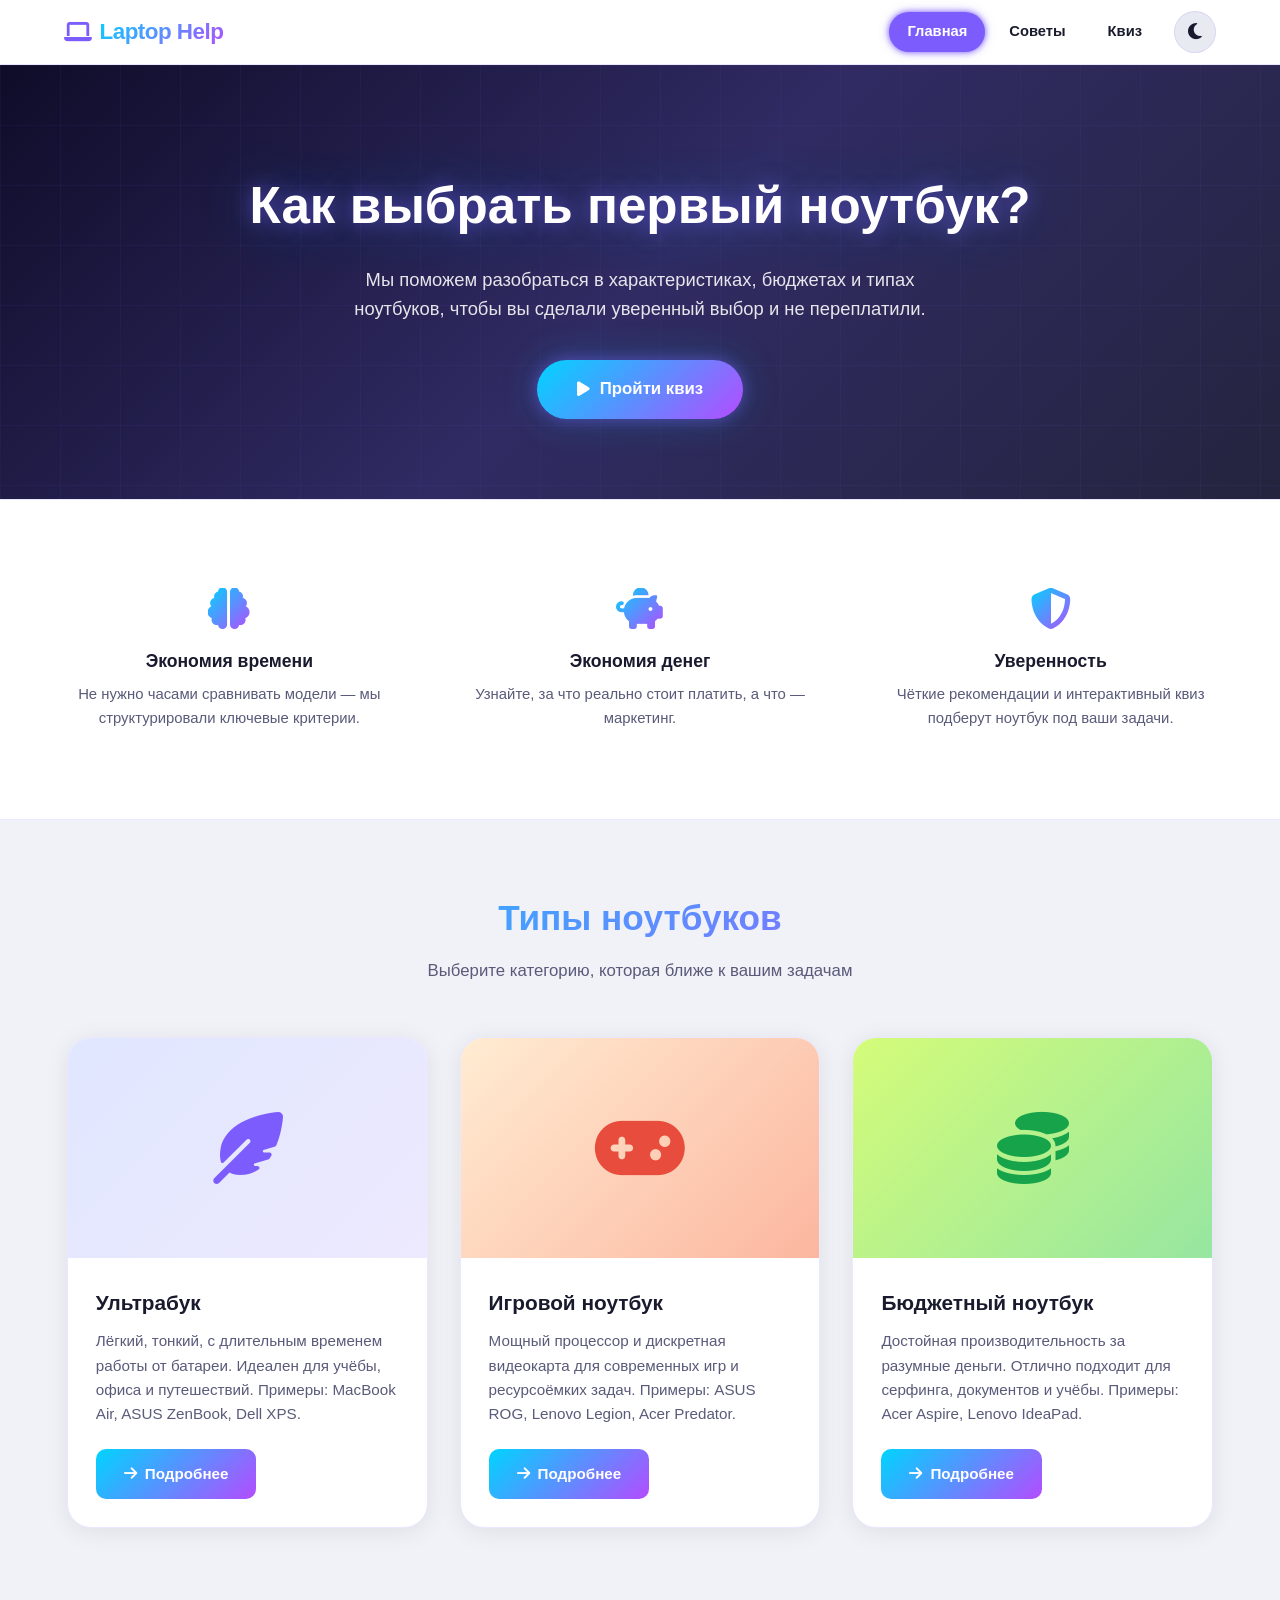
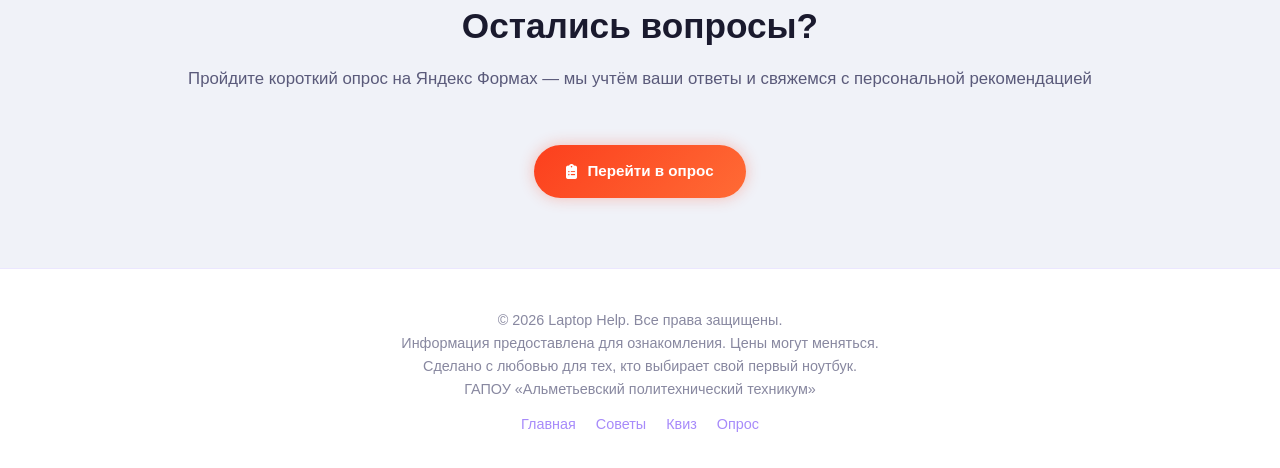
==== index.html @ 147ae1a0 "Первая выгрузка" ====
<!DOCTYPE html>
<html lang="ru">
<head>
  <meta charset="UTF-8">
  <meta name="viewport" content="width=device-width, initial-scale=1.0">
  <title>Выбор первого ноутбука — Главная</title>
  <link rel="stylesheet" href="https://cdnjs.cloudflare.com/ajax/libs/font-awesome/6.5.0/css/all.min.css">
  <link rel="stylesheet" href="style.css">
</head>
<body>

  <!-- ===== HEADER ===== -->
  <header class="site-header">
    <div class="nav-inner">
      <a href="index.html" class="logo">
        <i class="fas fa-laptop neon-pulse"></i>
        <span class="logo-text">Laptop Help</span>
      </a>
      <button class="hamburger" aria-label="Меню">
        <i class="fas fa-bars"></i>
      </button>
      <div class="site-nav">
        <a href="index.html" class="active">Главная</a>
        <a href="tips.html">Советы</a>
        <a href="quiz.html">Квиз</a>
        <button class="theme-toggle" aria-label="Сменить тему">
          <i class="fas fa-moon"></i>
        </button>
      </div>
    </div>
  </header>

  <!-- ===== HERO ===== -->
  <section class="hero">
    <h1>Как выбрать первый ноутбук?</h1>
    <p>Мы поможем разобраться в характеристиках, бюджетах и типах ноутбуков, чтобы вы сделали уверенный выбор и не переплатили.</p>
    <a href="quiz.html" class="hero-btn">
      <i class="fas fa-play"></i> Пройти квиз
    </a>
  </section>

  <!-- ===== WHY ===== -->
  <section class="why-section">
    <div class="why-grid">
      <div class="why-item">
        <i class="fas fa-brain"></i>
        <h4>Экономия времени</h4>
        <p>Не нужно часами сравнивать модели — мы структурировали ключевые критерии.</p>
      </div>
      <div class="why-item">
        <i class="fas fa-piggy-bank"></i>
        <h4>Экономия денег</h4>
        <p>Узнайте, за что реально стоит платить, а что — маркетинг.</p>
      </div>
      <div class="why-item">
        <i class="fas fa-shield-halved"></i>
        <h4>Уверенность</h4>
        <p>Чёткие рекомендации и интерактивный квиз подберут ноутбук под ваши задачи.</p>
      </div>
    </div>
  </section>

  <!-- ===== CARDS ===== -->
  <section class="section">
    <h2 class="section-title neon-title">Типы ноутбуков</h2>
    <p class="section-subtitle">Выберите категорию, которая ближе к вашим задачам</p>
    <div class="cards">

      <!-- Card 1 — Ультрабук -->
      <div class="card">
        <div class="card-img ultrabook">
          <i class="fas fa-feather-pointed"></i>
        </div>
        <div class="card-body">
          <h3>Ультрабук</h3>
          <p>Лёгкий, тонкий, с длительным временем работы от батареи. Идеален для учёбы, офиса и путешествий. Примеры: MacBook Air, ASUS ZenBook, Dell XPS.</p>
          <a href="tips.html" class="card-btn"><i class="fas fa-arrow-right"></i> Подробнее</a>
        </div>
      </div>

      <!-- Card 2 — Игровой -->
      <div class="card">
        <div class="card-img gaming">
          <i class="fas fa-gamepad"></i>
        </div>
        <div class="card-body">
          <h3>Игровой ноутбук</h3>
          <p>Мощный процессор и дискретная видеокарта для современных игр и ресурсоёмких задач. Примеры: ASUS ROG, Lenovo Legion, Acer Predator.</p>
          <a href="tips.html" class="card-btn"><i class="fas fa-arrow-right"></i> Подробнее</a>
        </div>
      </div>

      <!-- Card 3 — Бюджетный -->
      <div class="card">
        <div class="card-img budget">
          <i class="fas fa-coins"></i>
        </div>
        <div class="card-body">
          <h3>Бюджетный ноутбук</h3>
          <p>Достойная производительность за разумные деньги. Отлично подходит для серфинга, документов и учёбы. Примеры: Acer Aspire, Lenovo IdeaPad.</p>
          <a href="tips.html" class="card-btn"><i class="fas fa-arrow-right"></i> Подробнее</a>
        </div>
      </div>

    </div>
  </section>

  <!-- ===== YANDEX SURVEY CTA ===== -->
  <section class="section" style="text-align:center; padding-top: 0;">
    <h2 class="section-title">Остались вопросы?</h2>
    <p class="section-subtitle">Пройдите короткий опрос на Яндекс Формах — мы учтём ваши ответы и свяжемся с персональной рекомендацией</p>
    <a href="https://forms.yandex.ru/u/69b292f390fa7bde45176b5b" target="_blank" rel="noopener" class="yandex-survey-btn">
      <i class="fas fa-clipboard-list"></i> Перейти в опрос
    </a>
  </section>

  <!-- ===== FOOTER ===== -->
  <footer class="site-footer">
    <p>&copy; 2026 Laptop Help. Все права защищены.</p>
    <p>Информация предоставлена для ознакомления. Цены могут меняться.</p>
    <p>Сделано с любовью </i> для тех, кто выбирает свой первый ноутбук.</p>
    <p>ГАПОУ «Альметьевский политехнический техникум»</p>
    <div class="footer-links">
      <a href="index.html">Главная</a>
      <a href="tips.html">Советы</a>
      <a href="quiz.html">Квиз</a>
      <a href="https://forms.yandex.ru/u/69b292f390fa7bde45176b5b" target="_blank" rel="noopener">Опрос</a>
    </div>
  </footer>

  <script src="script.js"></script>
</body>
</html>
---- style.css ----
/* ============================================================
   CSS CUSTOM PROPERTIES — LIGHT / DARK THEME
   ============================================================ */
:root {
  /* --- Backgrounds --- */
  --bg-primary: #f0f2f8;
  --bg-secondary: #ffffff;
  --bg-tertiary: #e8eaf2;
  --bg-card: #ffffff;

  /* --- Text --- */
  --text-primary: #1a1a2e;
  --text-secondary: #5a5a7a;
  --text-muted: #8888a0;
  --text-on-accent: #ffffff;

  /* --- Accent / Neon --- */
  --accent: #7c5cfc;
  --accent-light: #a78bfa;
  --accent-dark: #5b3fd4;
  --neon-blue: #00d4ff;
  --neon-purple: #b44cff;
  --neon-pink: #ff3cac;
  --neon-green: #2cf59c;
  --neon-orange: #ff8a00;

  /* --- Gradients --- */
  --gradient-hero: linear-gradient(135deg, #0f0c29 0%, #302b63 50%, #24243e 100%);
  --gradient-accent: linear-gradient(135deg, var(--neon-blue), var(--neon-purple));
  --gradient-green: linear-gradient(135deg, #00d4aa, #00b4d8);
  --gradient-pink: linear-gradient(135deg, #ff3cac, #784ba0);
  --gradient-orange: linear-gradient(135deg, #ff8a00, #e52e71);

  /* --- Neon glows --- */
  --glow-sm: 0 0 6px var(--accent), 0 0 12px rgba(124, 92, 252, .25);
  --glow-md: 0 0 10px var(--accent), 0 0 25px rgba(124, 92, 252, .35), 0 0 50px rgba(124, 92, 252, .1);
  --glow-lg: 0 0 15px var(--accent), 0 0 40px rgba(124, 92, 252, .4), 0 0 80px rgba(124, 92, 252, .15);
  --glow-text: 0 0 8px var(--accent), 0 0 20px rgba(124, 92, 252, .5);

  /* --- Shadows --- */
  --shadow-card: 0 4px 24px rgba(0, 0, 0, .08);
  --shadow-card-hover: 0 12px 40px rgba(124, 92, 252, .18);

  /* --- Borders --- */
  --border-light: rgba(124, 92, 252, .15);
  --border-accent: rgba(124, 92, 252, .4);

  /* --- Misc --- */
  --radius-sm: 10px;
  --radius-md: 16px;
  --radius-lg: 24px;
  --radius-pill: 999px;
  --transition: .3s cubic-bezier(.4, 0, .2, 1);
}

/* ==================== DARK THEME ==================== */
[data-theme="dark"] {
  --bg-primary: #08081a;
  --bg-secondary: #10102a;
  --bg-tertiary: #181840;
  --bg-card: #141432;

  --text-primary: #e4e4f0;
  --text-secondary: #a0a0c0;
  --text-muted: #68688a;

  --glow-sm: 0 0 8px var(--accent), 0 0 20px rgba(124, 92, 252, .4);
  --glow-md: 0 0 12px var(--accent), 0 0 35px rgba(124, 92, 252, .55), 0 0 70px rgba(124, 92, 252, .2);
  --glow-lg: 0 0 20px var(--accent), 0 0 60px rgba(124, 92, 252, .6), 0 0 120px rgba(124, 92, 252, .2);
  --glow-text: 0 0 12px var(--accent), 0 0 30px rgba(124, 92, 252, .7);

  --shadow-card: 0 4px 24px rgba(0, 0, 0, .3);
  --shadow-card-hover: 0 12px 48px rgba(124, 92, 252, .25);

  --border-light: rgba(124, 92, 252, .25);
  --border-accent: rgba(124, 92, 252, .6);
}

/* ============================================================
   RESET & BASE
   ============================================================ */
*,
*::before,
*::after {
  margin: 0;
  padding: 0;
  box-sizing: border-box;
}

html {
  scroll-behavior: smooth;
}

body {
  font-family: 'Segoe UI', Tahoma, Geneva, Verdana, sans-serif;
  background: var(--bg-primary);
  color: var(--text-primary);
  line-height: 1.6;
  min-height: 100vh;
  display: flex;
  flex-direction: column;
  transition: background var(--transition), color var(--transition);
}

a {
  text-decoration: none;
  color: inherit;
}

img {
  max-width: 100%;
  display: block;
}

ul {
  list-style: none;
}

/* ============================================================
   HEADER / NAVIGATION
   ============================================================ */
.site-header {
  background: var(--bg-secondary);
  border-bottom: 1px solid var(--border-light);
  position: sticky;
  top: 0;
  z-index: 1000;
  backdrop-filter: blur(12px);
  transition: background var(--transition), border-color var(--transition);
}

.nav-inner {
  max-width: 1200px;
  margin: 0 auto;
  padding: 0 24px;
  display: flex;
  align-items: center;
  justify-content: space-between;
  height: 64px;
}

.logo {
  font-size: 1.4rem;
  font-weight: 800;
  display: flex;
  align-items: center;
  gap: 8px;
  letter-spacing: -.5px;
}

.logo i {
  color: var(--accent);
  filter: drop-shadow(var(--glow-sm));
}

.logo-text {
  background: var(--gradient-accent);
  -webkit-background-clip: text;
  -webkit-text-fill-color: transparent;
  background-clip: text;
}

.site-nav {
  display: flex;
  gap: 6px;
  align-items: center;
}

.site-nav a {
  padding: 8px 18px;
  border-radius: var(--radius-pill);
  font-size: .92rem;
  font-weight: 600;
  transition: background var(--transition), color var(--transition), box-shadow var(--transition);
  position: relative;
}

.site-nav a:hover,
.site-nav a.active {
  background: var(--accent);
  color: var(--text-on-accent);
  box-shadow: var(--glow-sm);
}

/* ---- Theme toggle button ---- */
.theme-toggle {
  background: var(--bg-tertiary);
  border: 1px solid var(--border-light);
  color: var(--text-primary);
  width: 42px;
  height: 42px;
  border-radius: 50%;
  display: flex;
  align-items: center;
  justify-content: center;
  cursor: pointer;
  font-size: 1.15rem;
  transition: background var(--transition), box-shadow var(--transition), transform var(--transition);
  margin-left: 8px;
}

.theme-toggle:hover {
  background: var(--accent);
  color: var(--text-on-accent);
  box-shadow: var(--glow-sm);
  transform: rotate(25deg);
}

/* ---- Hamburger ---- */
.hamburger {
  display: none;
  background: none;
  border: none;
  color: var(--text-primary);
  font-size: 1.5rem;
  cursor: pointer;
}

@media (max-width: 768px) {
  .hamburger {
    display: block;
  }

  .site-nav {
    display: none;
    position: absolute;
    top: 64px;
    left: 0;
    right: 0;
    background: var(--bg-secondary);
    flex-direction: column;
    padding: 16px;
    gap: 4px;
    border-bottom: 1px solid var(--border-light);
  }

  .site-nav.open {
    display: flex;
  }

  .theme-toggle {
    margin-left: 0;
    margin-top: 8px;
    align-self: center;
  }
}

/* ============================================================
   HERO SECTION
   ============================================================ */
.hero {
  background: var(--gradient-hero);
  color: #fff;
  text-align: center;
  padding: 100px 24px 80px;
  position: relative;
  overflow: hidden;
}

/* neon grid lines */
.hero::before {
  content: '';
  position: absolute;
  inset: 0;
  background-image:
    linear-gradient(rgba(124, 92, 252, .06) 1px, transparent 1px),
    linear-gradient(90deg, rgba(124, 92, 252, .06) 1px, transparent 1px);
  background-size: 60px 60px;
  pointer-events: none;
}

.hero h1 {
  font-size: clamp(2.2rem, 5vw, 3.2rem);
  font-weight: 800;
  margin-bottom: 18px;
  text-shadow: 0 0 20px rgba(124, 92, 252, .6), 0 0 60px rgba(0, 212, 255, .3);
  position: relative;
}

.hero p {
  max-width: 640px;
  margin: 0 auto 36px;
  font-size: 1.15rem;
  opacity: .88;
  position: relative;
}

.hero-btn {
  display: inline-flex;
  align-items: center;
  gap: 10px;
  background: var(--gradient-accent);
  color: #fff;
  padding: 16px 40px;
  border-radius: var(--radius-pill);
  font-weight: 700;
  font-size: 1.05rem;
  border: none;
  cursor: pointer;
  transition: transform var(--transition), box-shadow var(--transition);
  box-shadow: 0 0 15px rgba(124, 92, 252, .5), 0 0 40px rgba(0, 212, 255, .2);
  position: relative;
  font-family: inherit;
}

.hero-btn:hover {
  transform: translateY(-3px);
  box-shadow: 0 0 25px rgba(124, 92, 252, .7), 0 0 60px rgba(0, 212, 255, .35);
}

/* ============================================================
   SECTIONS — COMMON
   ============================================================ */
.section {
  max-width: 1200px;
  margin: 0 auto;
  padding: 70px 24px;
}

.section-title {
  text-align: center;
  font-size: clamp(1.6rem, 3.5vw, 2.2rem);
  margin-bottom: 12px;
  font-weight: 800;
}

.neon-title {
  background: var(--gradient-accent);
  -webkit-background-clip: text;
  -webkit-text-fill-color: transparent;
  background-clip: text;
  filter: drop-shadow(var(--glow-text));
}

.section-subtitle {
  text-align: center;
  color: var(--text-secondary);
  margin-bottom: 52px;
  font-size: 1.05rem;
}

/* ============================================================
   WHY-SECTION (icons row)
   ============================================================ */
.why-section {
  background: var(--bg-secondary);
  padding: 60px 24px;
  border-top: 1px solid var(--border-light);
  border-bottom: 1px solid var(--border-light);
  transition: background var(--transition), border-color var(--transition);
}

.why-grid {
  max-width: 1200px;
  margin: 0 auto;
  display: grid;
  grid-template-columns: repeat(auto-fit, minmax(240px, 1fr));
  gap: 32px;
}

.why-item {
  text-align: center;
  padding: 28px 20px;
  border-radius: var(--radius-md);
  transition: transform var(--transition), box-shadow var(--transition);
}

.why-item:hover {
  transform: translateY(-4px);
  box-shadow: var(--shadow-card-hover);
}

.why-item i {
  font-size: 2.6rem;
  margin-bottom: 18px;
  background: var(--gradient-accent);
  -webkit-background-clip: text;
  -webkit-text-fill-color: transparent;
  background-clip: text;
  filter: drop-shadow(var(--glow-sm));
}

.why-item h4 {
  margin-bottom: 8px;
  font-size: 1.1rem;
  font-weight: 700;
}

.why-item p {
  color: var(--text-secondary);
  font-size: .93rem;
}

/* ============================================================
   CARDS
   ============================================================ */
.cards {
  display: grid;
  grid-template-columns: repeat(auto-fit, minmax(300px, 1fr));
  gap: 32px;
}

.card {
  background: var(--bg-card);
  border: 1px solid var(--border-light);
  border-radius: var(--radius-lg);
  overflow: hidden;
  box-shadow: var(--shadow-card);
  transition: transform var(--transition), box-shadow var(--transition), border-color var(--transition), background var(--transition);
  display: flex;
  flex-direction: column;
}

.card:hover {
  transform: translateY(-8px);
  box-shadow: var(--shadow-card-hover);
  border-color: var(--border-accent);
}

.card-img {
  width: 100%;
  height: 220px;
  display: flex;
  align-items: center;
  justify-content: center;
  font-size: 4.5rem;
  position: relative;
  overflow: hidden;
}

.card-img.ultrabook {
  background: linear-gradient(135deg, #e0e7ff, #ede9fe);
  color: var(--accent);
}

.card-img.gaming {
  background: linear-gradient(135deg, #ffecd2, #fcb69f);
  color: #e74c3c;
}

.card-img.budget {
  background: linear-gradient(135deg, #d4fc79, #96e6a1);
  color: #16a34a;
}

[data-theme="dark"] .card-img.ultrabook {
  background: linear-gradient(135deg, #1a1a3e, #2d1b69);
  color: var(--neon-blue);
}

[data-theme="dark"] .card-img.gaming {
  background: linear-gradient(135deg, #2a1020, #4a1030);
  color: var(--neon-pink);
}

[data-theme="dark"] .card-img.budget {
  background: linear-gradient(135deg, #0a2a1a, #103a2a);
  color: var(--neon-green);
}

.card-body {
  padding: 28px;
  flex: 1;
  display: flex;
  flex-direction: column;
}

.card-body h3 {
  font-size: 1.3rem;
  margin-bottom: 10px;
  font-weight: 700;
}

.card-body p {
  color: var(--text-secondary);
  margin-bottom: 22px;
  flex: 1;
  font-size: .95rem;
}

.card-btn {
  display: inline-flex;
  align-items: center;
  gap: 8px;
  background: var(--gradient-accent);
  color: #fff;
  padding: 13px 28px;
  border-radius: var(--radius-sm);
  font-weight: 600;
  font-size: .95rem;
  transition: transform var(--transition), box-shadow var(--transition);
  align-self: flex-start;
  border: none;
  cursor: pointer;
  font-family: inherit;
}

.card-btn:hover {
  transform: translateY(-2px);
  box-shadow: var(--glow-md);
}

/* ============================================================
   PAGE HEADER (tips, quiz)
   ============================================================ */
.page-header {
  text-align: center;
  padding: 80px 24px 56px;
  position: relative;
  overflow: hidden;
}

.page-header.green {
  background: linear-gradient(135deg, #0f2027, #203a43, #2c5364);
}

.page-header.pink {
  background: linear-gradient(135deg, #1a0a2e, #3d1259, #5b1a8a);
}

.page-header h1 {
  font-size: clamp(1.8rem, 4vw, 2.6rem);
  color: #fff;
  margin-bottom: 14px;
  text-shadow: 0 0 20px rgba(124, 92, 252, .6);
}

.page-header p {
  max-width: 600px;
  margin: 0 auto;
  color: rgba(255, 255, 255, .8);
  font-size: 1.05rem;
}

/* ============================================================
   CRITERIA CARDS (tips page)
   ============================================================ */
.criteria-grid {
  display: grid;
  grid-template-columns: repeat(auto-fit, minmax(320px, 1fr));
  gap: 28px;
}

.criteria-card {
  background: var(--bg-card);
  border: 1px solid var(--border-light);
  border-radius: var(--radius-md);
  padding: 32px 28px;
  box-shadow: var(--shadow-card);
  transition: transform var(--transition), box-shadow var(--transition), border-color var(--transition), background var(--transition);
  border-left: 4px solid var(--accent);
  position: relative;
}

.criteria-card::after {
  content: '';
  position: absolute;
  top: 0;
  left: 0;
  width: 4px;
  height: 100%;
  background: var(--gradient-accent);
  border-radius: 0 4px 4px 0;
  box-shadow: var(--glow-sm);
}

.criteria-card:hover {
  transform: translateY(-5px);
  box-shadow: var(--shadow-card-hover);
  border-color: var(--border-accent);
}

.criteria-card .icon-circle {
  width: 56px;
  height: 56px;
  border-radius: 50%;
  background: var(--gradient-accent);
  display: flex;
  align-items: center;
  justify-content: center;
  color: #fff;
  font-size: 1.3rem;
  margin-bottom: 20px;
  box-shadow: var(--glow-sm);
}

.criteria-card h3 {
  font-size: 1.15rem;
  margin-bottom: 10px;
  font-weight: 700;
}

.criteria-card p {
  color: var(--text-secondary);
  font-size: .93rem;
}

.criteria-card .tip {
  margin-top: 14px;
  padding: 10px 14px;
  background: var(--bg-tertiary);
  border-radius: var(--radius-sm);
  font-size: .88rem;
  color: var(--accent-light);
  border: 1px solid var(--border-light);
}

.criteria-card .tip i {
  color: var(--accent);
  margin-right: 4px;
}

/* ============================================================
   BUDGET SECTION (tips page)
   ============================================================ */
.budget-section {
  background: var(--bg-secondary);
  padding: 70px 24px;
  border-top: 1px solid var(--border-light);
  border-bottom: 1px solid var(--border-light);
  transition: background var(--transition);
}

.budget-grid {
  max-width: 1200px;
  margin: 0 auto;
  display: grid;
  grid-template-columns: repeat(auto-fit, minmax(300px, 1fr));
  gap: 28px;
}

.budget-card {
  border-radius: var(--radius-lg);
  padding: 36px 28px;
  color: #fff;
  position: relative;
  overflow: hidden;
  border: 1px solid rgba(255, 255, 255, .1);
}

.budget-card::before {
  content: '';
  position: absolute;
  top: -40%;
  right: -20%;
  width: 200px;
  height: 200px;
  border-radius: 50%;
  background: rgba(255, 255, 255, .08);
}

.budget-card.low {
  background: linear-gradient(135deg, #0f2027, #203a43);
  box-shadow: 0 0 20px rgba(0, 212, 170, .15);
}

.budget-card.mid {
  background: linear-gradient(135deg, #1a0a3e, #302b63);
  box-shadow: 0 0 20px rgba(124, 92, 252, .2);
}

.budget-card.high {
  background: linear-gradient(135deg, #2a0a2e, #5b1a8a);
  box-shadow: 0 0 20px rgba(255, 60, 172, .2);
}

.budget-card h3 {
  font-size: 1.4rem;
  margin-bottom: 6px;
}

.budget-card .price {
  font-size: 2rem;
  font-weight: 800;
  margin-bottom: 18px;
  text-shadow: 0 0 15px rgba(255, 255, 255, .3);
}

.budget-card ul li {
  padding: 7px 0;
  font-size: .93rem;
  display: flex;
  align-items: flex-start;
  gap: 10px;
  color: rgba(255, 255, 255, .9);
}

.budget-card ul li i {
  margin-top: 3px;
  flex-shrink: 0;
}

/* ============================================================
   QUIZ
   ============================================================ */
.quiz-container {
  max-width: 780px;
  margin: 0 auto;
  padding: 48px 24px 80px;
  flex: 1;
}

/* Progress bar */
.progress-wrapper {
  margin-bottom: 40px;
}

.progress-label {
  display: flex;
  justify-content: space-between;
  font-size: .85rem;
  color: var(--text-muted);
  margin-bottom: 10px;
}

.progress-bar {
  height: 8px;
  background: var(--bg-tertiary);
  border-radius: var(--radius-pill);
  overflow: hidden;
  border: 1px solid var(--border-light);
}

.progress-fill {
  height: 100%;
  background: var(--gradient-accent);
  border-radius: var(--radius-pill);
  transition: width .5s ease;
  box-shadow: var(--glow-sm);
  width: 0%;
}

/* Question card */
.question-card {
  background: var(--bg-card);
  border: 1px solid var(--border-light);
  border-radius: var(--radius-lg);
  padding: 40px 36px;
  box-shadow: var(--shadow-card);
  display: none;
  animation: fadeUp .4s ease;
  transition: background var(--transition), border-color var(--transition);
}

.question-card.active {
  display: block;
}

@keyframes fadeUp {
  from {
    opacity: 0;
    transform: translateY(16px);
  }
  to {
    opacity: 1;
    transform: translateY(0);
  }
}

.question-card h2 {
  font-size: 1.3rem;
  margin-bottom: 28px;
  display: flex;
  align-items: center;
  gap: 14px;
  font-weight: 700;
}

.question-card h2 .q-num {
  background: var(--gradient-accent);
  color: #fff;
  width: 38px;
  height: 38px;
  border-radius: 50%;
  display: flex;
  align-items: center;
  justify-content: center;
  font-size: .95rem;
  flex-shrink: 0;
  box-shadow: var(--glow-sm);
}

/* Options */
.options {
  display: grid;
  gap: 14px;
}

.option-btn {
  display: flex;
  align-items: center;
  gap: 14px;
  padding: 18px 22px;
  border: 2px solid var(--border-light);
  border-radius: var(--radius-md);
  background: var(--bg-primary);
  cursor: pointer;
  font-size: 1rem;
  font-family: inherit;
  color: var(--text-primary);
  transition: border-color var(--transition), background var(--transition), box-shadow var(--transition);
  text-align: left;
}

.option-btn:hover {
  border-color: var(--accent);
  background: var(--bg-tertiary);
}

.option-btn.selected {
  border-color: var(--accent);
  background: var(--bg-tertiary);
  box-shadow: var(--glow-sm);
}

.option-btn i {
  font-size: 1.3rem;
  color: var(--accent);
  width: 32px;
  text-align: center;
}

/* Quiz navigation */
.quiz-nav {
  display: flex;
  justify-content: space-between;
  margin-top: 36px;
  gap: 16px;
}

.btn {
  display: inline-flex;
  align-items: center;
  gap: 8px;
  padding: 14px 32px;
  border-radius: var(--radius-sm);
  font-weight: 600;
  font-size: 1rem;
  border: none;
  cursor: pointer;
  font-family: inherit;
  transition: transform var(--transition), box-shadow var(--transition), background var(--transition);
}

.btn:hover {
  transform: translateY(-2px);
}

.btn-prev {
  background: var(--bg-tertiary);
  color: var(--text-secondary);
  border: 1px solid var(--border-light);
}

.btn-prev:hover {
  background: var(--border-light);
}

.btn-next {
  background: var(--gradient-accent);
  color: #fff;
  box-shadow: 0 0 15px rgba(124, 92, 252, .3);
  margin-left: auto;
}

.btn-next:hover {
  box-shadow: var(--glow-md);
}

.btn-next:disabled {
  opacity: .4;
  cursor: not-allowed;
  transform: none;
  box-shadow: none;
}

.btn-submit {
  background: var(--gradient-green);
  color: #0a2a1a;
  box-shadow: 0 0 15px rgba(44, 245, 156, .3);
  margin-left: auto;
  font-size: 1.05rem;
  padding: 16px 44px;
}

.btn-submit:hover {
  box-shadow: 0 0 25px rgba(44, 245, 156, .5);
}

.btn-submit:disabled {
  opacity: .4;
  cursor: not-allowed;
  transform: none;
  box-shadow: none;
}

/* Result card */
.result-card {
  display: none;
  background: var(--bg-card);
  border: 1px solid var(--border-light);
  border-radius: var(--radius-lg);
  overflow: hidden;
  box-shadow: var(--shadow-card);
  animation: fadeUp .5s ease;
  transition: background var(--transition), border-color var(--transition);
}

.result-card.active {
  display: block;
}

.result-header {
  padding: 44px 36px 28px;
  color: #fff;
  text-align: center;
}

.result-header.study {
  background: linear-gradient(135deg, #0f2027, #203a43, #2c5364);
}

.result-header.gaming {
  background: linear-gradient(135deg, #2a0a2e, #5b1a8a, #ff3cac);
}

.result-header.creative {
  background: linear-gradient(135deg, #1a0a3e, #302b63, #7c5cfc);
}

.result-header i {
  font-size: 3rem;
  margin-bottom: 14px;
  text-shadow: 0 0 20px rgba(255, 255, 255, .4);
}

.result-header h2 {
  font-size: 1.8rem;
  margin-bottom: 8px;
}

.result-header p {
  opacity: .85;
  font-size: 1.05rem;
}

.result-body {
  padding: 36px;
}

.result-model {
  text-align: center;
  margin-bottom: 28px;
}

.result-model .model-name {
  font-size: 1.5rem;
  font-weight: 800;
  background: var(--gradient-accent);
  -webkit-background-clip: text;
  -webkit-text-fill-color: transparent;
  background-clip: text;
}

.result-model .model-price {
  font-size: 1.1rem;
  color: var(--text-muted);
  margin-top: 4px;
}

.specs-grid {
  display: grid;
  grid-template-columns: repeat(auto-fit, minmax(180px, 1fr));
  gap: 16px;
  margin-bottom: 28px;
}

.spec-item {
  background: var(--bg-tertiary);
  border: 1px solid var(--border-light);
  border-radius: var(--radius-sm);
  padding: 18px 14px;
  text-align: center;
  transition: background var(--transition), border-color var(--transition);
}

.spec-item i {
  color: var(--accent);
  font-size: 1.3rem;
  margin-bottom: 8px;
  display: block;
}

.spec-item .spec-label {
  font-size: .78rem;
  color: var(--text-muted);
  text-transform: uppercase;
  letter-spacing: .5px;
}

.spec-item .spec-value {
  font-weight: 700;
  font-size: .95rem;
  margin-top: 2px;
}

.result-desc {
  background: var(--bg-tertiary);
  border: 1px solid var(--border-light);
  border-radius: var(--radius-sm);
  padding: 22px;
  color: var(--text-secondary);
  margin-bottom: 28px;
  font-size: .95rem;
  line-height: 1.7;
}

.result-actions {
  display: flex;
  gap: 16px;
  justify-content: center;
  flex-wrap: wrap;
}

.btn-restart {
  background: var(--bg-tertiary);
  color: var(--text-secondary);
  border: 1px solid var(--border-light);
}

.btn-restart:hover {
  background: var(--border-light);
}

.btn-go-tips {
  background: var(--gradient-accent);
  color: #fff;
  box-shadow: 0 0 15px rgba(124, 92, 252, .3);
}

.btn-go-tips:hover {
  box-shadow: var(--glow-md);
}

/* ============================================================
   YANDEX SURVEY BUTTON
   ============================================================ */
.yandex-survey-btn {
  display: inline-flex;
  align-items: center;
  gap: 10px;
  background: linear-gradient(135deg, #fc3f1d, #ff6b35);
  color: #fff;
  padding: 14px 32px;
  border-radius: var(--radius-pill);
  font-weight: 700;
  font-size: .95rem;
  border: none;
  cursor: pointer;
  transition: transform var(--transition), box-shadow var(--transition);
  box-shadow: 0 0 15px rgba(252, 63, 29, .3);
  font-family: inherit;
  text-decoration: none;
}

.yandex-survey-btn:hover {
  transform: translateY(-2px);
  box-shadow: 0 0 25px rgba(252, 63, 29, .5);
}

/* ============================================================
   FOOTER
   ============================================================ */
.site-footer {
  background: var(--bg-secondary);
  color: var(--text-muted);
  text-align: center;
  padding: 40px 24px 32px;
  font-size: .9rem;
  border-top: 1px solid var(--border-light);
  transition: background var(--transition), border-color var(--transition);
}

.site-footer a {
  color: var(--accent-light);
  transition: text-shadow var(--transition);
}

.site-footer a:hover {
  text-shadow: var(--glow-text);
}

.footer-links {
  margin-top: 12px;
  display: flex;
  gap: 20px;
  justify-content: center;
  flex-wrap: wrap;
}

/* ============================================================
   NEON PULSE ANIMATION
   ============================================================ */
@keyframes neonPulse {
  0%, 100% { filter: drop-shadow(0 0 6px var(--accent)); }
  50%      { filter: drop-shadow(0 0 18px var(--accent)) drop-shadow(0 0 30px rgba(124, 92, 252, .4)); }
}

.neon-pulse {
  animation: neonPulse 3s ease-in-out infinite;
}

/* ============================================================
   RESPONSIVE
   ============================================================ */
@media (max-width: 768px) {
  .hero {
    padding: 70px 20px 56px;
  }

  .question-card {
    padding: 28px 22px;
  }

  .result-body {
    padding: 24px 18px;
  }

  .budget-card {
    padding: 28px 22px;
  }
}
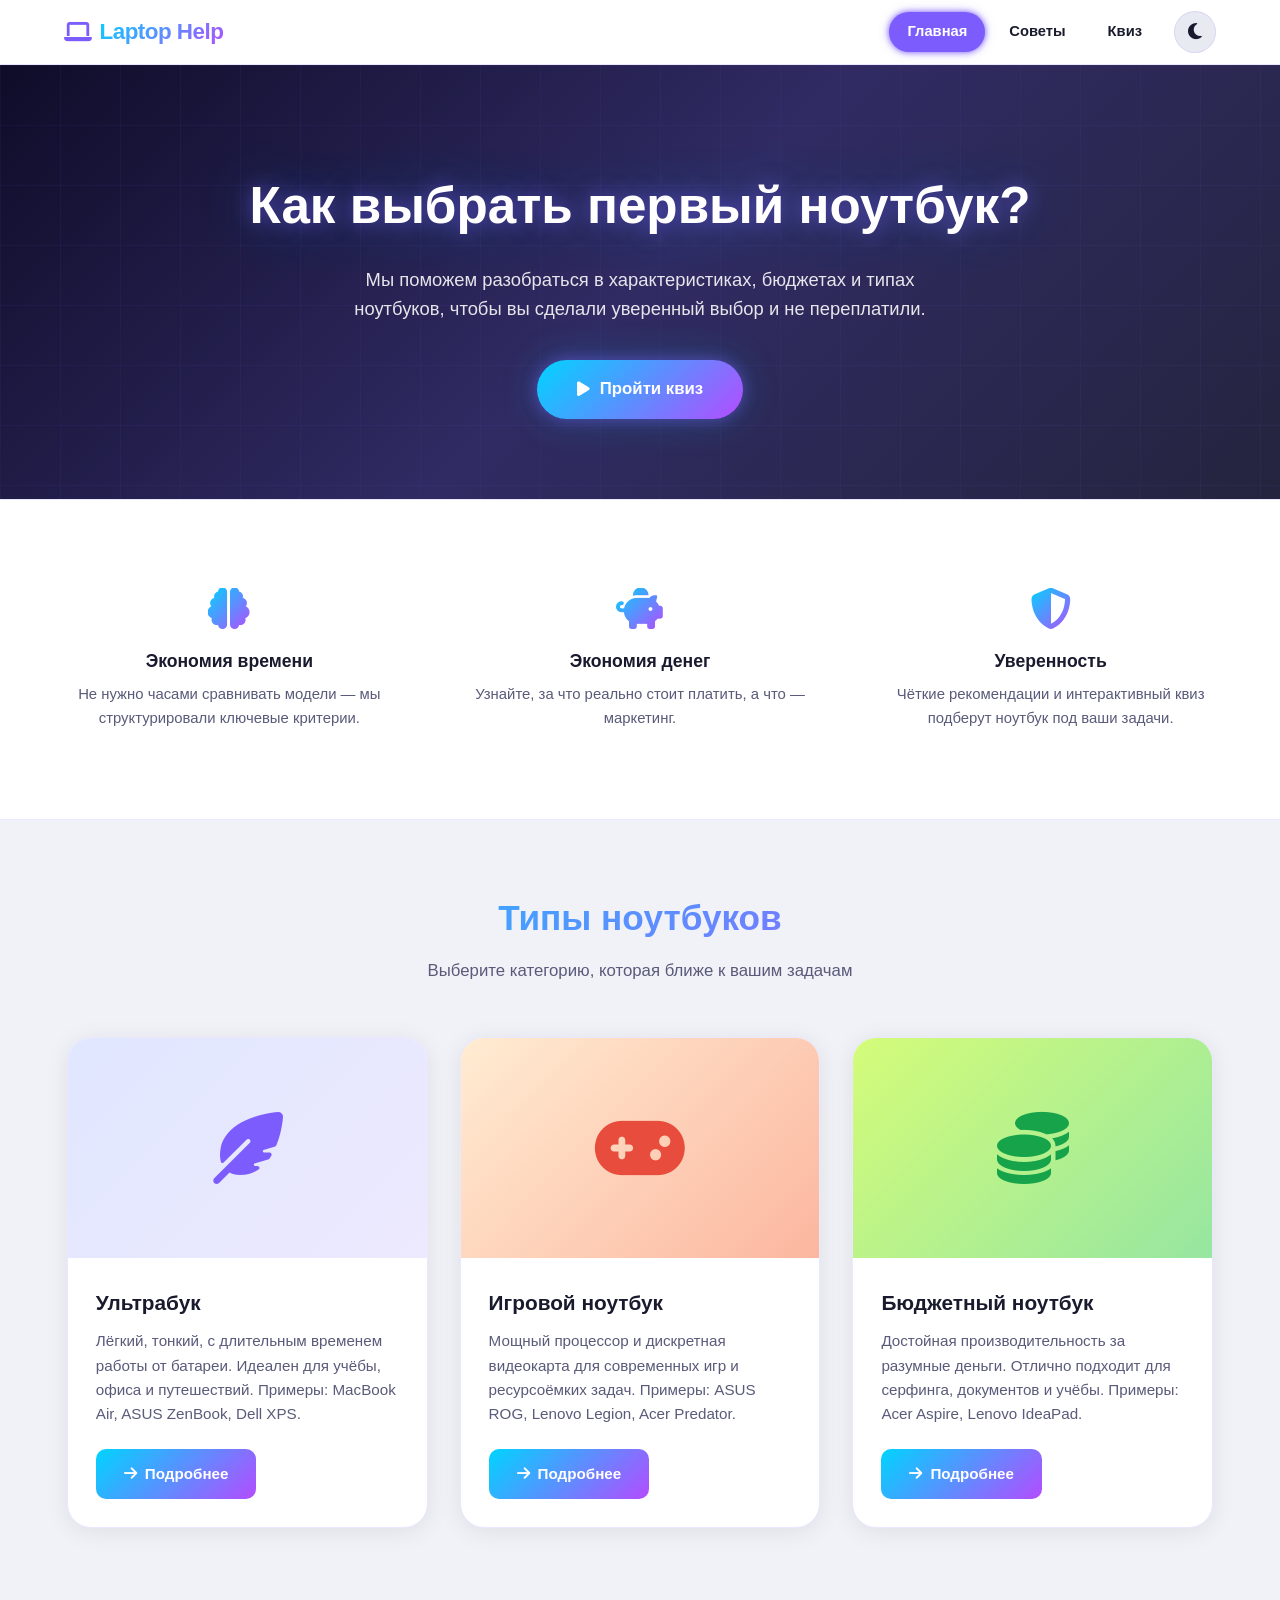
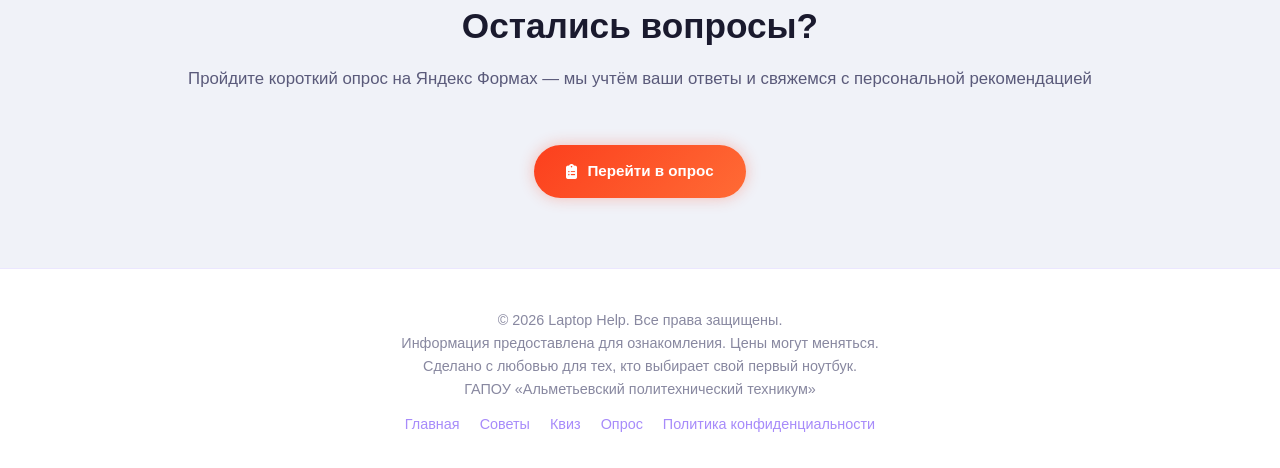
==== commit 4bbc5c59: "Update index.html Политика конф-ти" ====
--- a/index.html
+++ b/index.html
@@ -125,9 +125,10 @@
       <a href="tips.html">Советы</a>
       <a href="quiz.html">Квиз</a>
       <a href="https://forms.yandex.ru/u/69b292f390fa7bde45176b5b" target="_blank" rel="noopener">Опрос</a>
+      <a href="privacy.html">Политика конфиденциальности</a>
     </div>
   </footer>
 
   <script src="script.js"></script>
 </body>
-</html>+</html>
